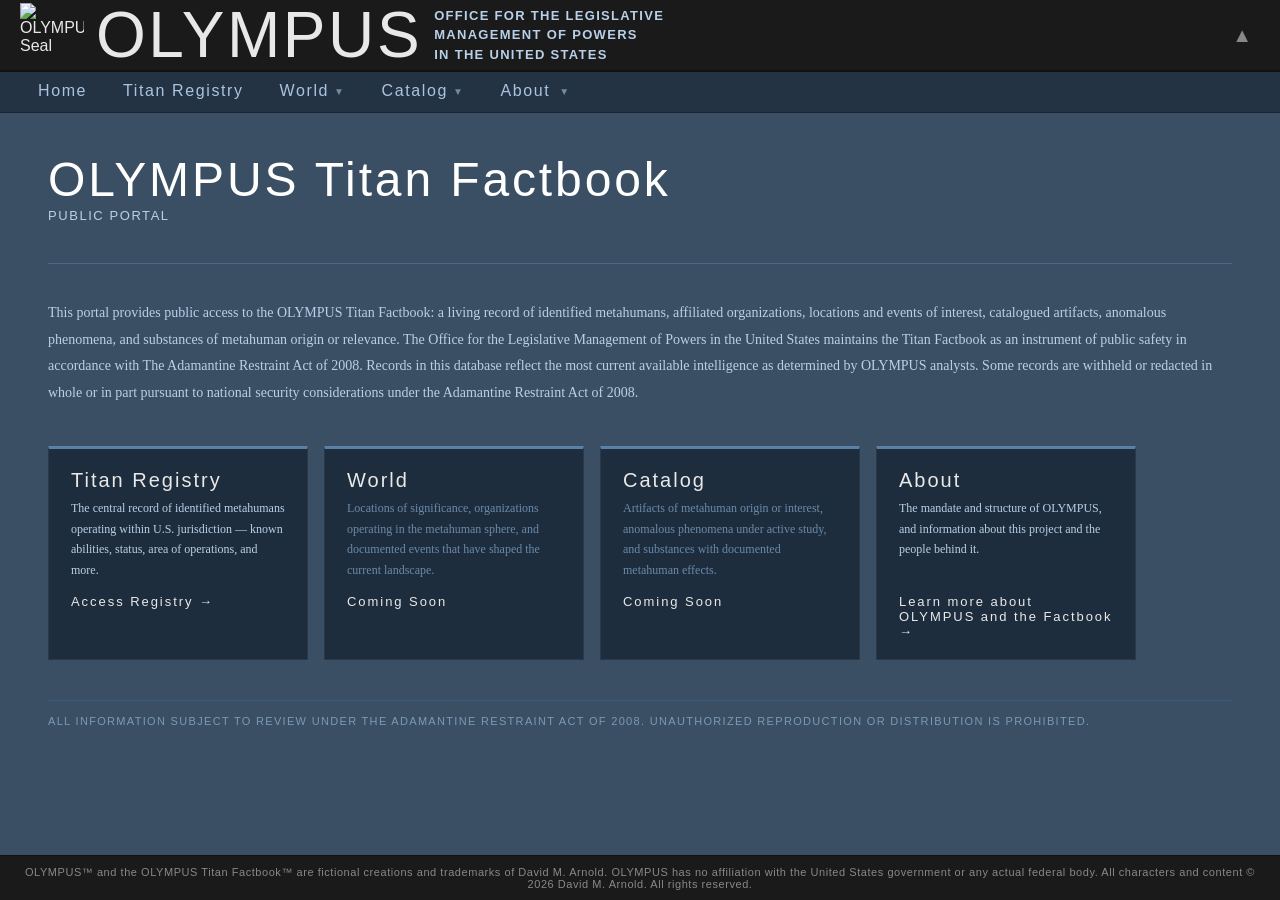
==== pages/index.html @ 922acc85 "Update index.html" ====
<!DOCTYPE html>
<html lang="en">
<head>
  <meta charset="UTF-8">
  <meta name="viewport" content="width=device-width, initial-scale=1.0">
  <title>OLYMPUS — Titan Factbook</title>
  <link rel="stylesheet" href="../components/shared/base.css">
  <style>

    /* === LANDING PAGE STYLES === */

    .olp-hero {
      padding: 40px 48px 28px;
    }

    .olp-designation {
      padding-top: 4px;
      margin-bottom: 12px;
    }

    .olp-designation .doc-number {
      font-family: 'Barlow Condensed', sans-serif;
      font-size: 11px;
      letter-spacing: 0.15em;
      color: var(--text-dim);
      text-transform: uppercase;
      margin-bottom: 6px;
    }

    .olp-designation h1 {
      font-family: 'Bebas Neue', sans-serif;
      font-size: 48px;
      font-weight: 400;
      letter-spacing: 0.06em;
      color: #ffffff;
      line-height: 1.0;
      margin-bottom: 4px;
    }

    .olp-designation .subtitle {
      font-family: 'Barlow Condensed', sans-serif;
      font-size: 13px;
      font-weight: 300;
      letter-spacing: 0.12em;
      text-transform: uppercase;
      color: var(--text-dim);
    }

    .olp-rule {
      border: none;
      border-top: 1px solid var(--border-light);
      margin: 0 48px 36px;
    }

    .olp-body {
      padding: 0 48px 52px;
    }

    .olp-mission p {
      font-family: 'Libre Baskerville', Georgia, serif;
      font-size: 14px;
      line-height: 1.9;
      color: var(--text-dim);
      margin-bottom: 1.2em;
    }

    .olp-mission p:last-child {
      margin-bottom: 0;
    }

    /* === SECTION CARDS === */

    .section-cards {
      display: flex;
      flex-wrap: wrap;
      gap: 16px;
      margin-top: 40px;
      margin-bottom: 40px;
    }

    .section-card {
      background: var(--bg-panel);
      width: 260px;
      border: 1px solid var(--border-strong);
      border-top: 3px solid var(--border-accent);
      padding: 20px 22px;
      text-decoration: none;
      display: block;
      transition: background 0.15s, border-top-color 0.15s;
    }

    .section-card.live {
      cursor: pointer;
    }

    .section-card.live:hover {
      background: #243d52;
      border-top-color: var(--text-dim);
    }

    .section-card.disabled {
      cursor: default;
      pointer-events: none;
    }

    .section-card-title {
      font-family: 'Bebas Neue', sans-serif;
      font-size: 20px;
      letter-spacing: 0.1em;
      color: var(--text-primary);
      margin-bottom: 6px;
    }

    .section-card-desc {
      font-family: 'Libre Baskerville', Georgia, serif;
      font-size: 12px;
      line-height: 1.7;
      color: var(--text-dim);
    }

    .section-card.disabled .section-card-desc {
      color: var(--text-disabled);
    }

    .section-card-status {
      font-family: 'Bebas Neue', sans-serif;
      font-size: 13px;
      letter-spacing: 0.15em;
      margin-top: 14px;
    }

    .section-card.live .section-card-status {
      color: var(--text-primary);
    }

    .section-card.disabled .section-card-status {
      color: var(--text-primary);
    }

  </style>
</head>
<body class="page-body">

  <!-- TOP BAR -->
  <header class="topbar">
    <a class="topbar-wordmark" href="index.html">
      <div class="topbar-seal">
        <img src="https://aopklhrfxtyhglznelua.supabase.co/storage/v1/object/public/assets/OLYMPUS%20Seal.svg" alt="OLYMPUS Seal" style="width:64px;height:64px;">
      </div>
      <span class="topbar-name">OLYMPUS</span>
      <span class="topbar-fullname">Office for the Legislative<br>Management of Powers<br>in the United States</span>
    </a>
    <button class="topbar-login" id="btnLogin" onclick="handleLogin()" title="Login with GitHub">&#9650;</button>
  </header>

  <!-- NAVIGATION -->
  <nav class="navbar">
    <div class="nav-item">
      <a class="nav-link" href="index.html">Home</a>
    </div>
    <div class="nav-item">
      <a class="nav-link" href="titans.html">Titan Registry</a>
    </div>
    <div class="nav-item" id="nav-world">
      <div class="nav-link" onclick="toggleNav('nav-world')">World <span class="caret">&#9660;</span></div>
      <div class="nav-dropdown">
        <a href="locations.html" class="disabled">Locations</a>
        <a href="organizations.html" class="disabled">Organizations</a>
        <a href="events.html" class="disabled">Events</a>
      </div>
    </div>
    <div class="nav-item" id="nav-catalog">
      <div class="nav-link" onclick="toggleNav('nav-catalog')">Catalog <span class="caret">&#9660;</span></div>
      <div class="nav-dropdown">
        <a href="artifacts.html" class="disabled">Artifacts</a>
        <a href="substances.html" class="disabled">Substances</a>
        <a href="phenomena.html" class="disabled">Phenomena</a>
      </div>
    </div>
    <div class="nav-item" id="nav-about">
      <div class="nav-link">
        <a href="about.html" style="color:inherit;text-decoration:none;">About</a>
        <span class="caret" onclick="toggleNav('nav-about')" style="padding:0 4px;cursor:pointer;">&#9660;</span>
      </div>
      <div class="nav-dropdown">
        <a href="about.html?page=about-olympus">About OLYMPUS</a>
        <a href="about.html?page=about-project">About This Project</a>
      </div>
    </div>
  </nav>

  <!-- HERO -->
  <div class="olp-hero">
    <div class="olp-designation">
      <h1>OLYMPUS Titan Factbook</h1>
      <div class="subtitle">Public Portal</div>
    </div>
  </div>

  <hr class="olp-rule">

  <!-- BODY -->
  <div class="olp-body">

    <div class="olp-mission">
      <p>This portal provides public access to the OLYMPUS Titan Factbook: a living record of identified metahumans, affiliated organizations, locations and events of interest, catalogued artifacts, anomalous phenomena, and substances of metahuman origin or relevance. The Office for the Legislative Management of Powers in the United States maintains the Titan Factbook as an instrument of public safety in accordance with The Adamantine Restraint Act of 2008. Records in this database reflect the most current available intelligence as determined by OLYMPUS analysts. Some records are withheld or redacted in whole or in part pursuant to national security considerations under the Adamantine Restraint Act of 2008.</p>
    </div>

    <div class="section-cards">

      <a class="section-card live" href="titans.html">
        <div class="section-card-title">Titan Registry</div>
        <div class="section-card-desc">The central record of identified metahumans operating within U.S. jurisdiction &mdash; known abilities, status, area of operations, and more.</div>
        <div class="section-card-status">Access Registry &rarr;</div>
      </a>

      <a class="section-card disabled" href="world.html">
        <div class="section-card-title">World</div>
        <div class="section-card-desc">Locations of significance, organizations operating in the metahuman sphere, and documented events that have shaped the current landscape.</div>
        <div class="section-card-status">Coming Soon</div>
      </a>

      <a class="section-card disabled" href="catalog.html">
        <div class="section-card-title">Catalog</div>
        <div class="section-card-desc">Artifacts of metahuman origin or interest, anomalous phenomena under active study, and substances with documented metahuman effects.</div>
        <div class="section-card-status">Coming Soon</div>
      </a>

      <a class="section-card live" href="about.html">
        <div class="section-card-title">About</div>
        <div class="section-card-desc">The mandate and structure of OLYMPUS, and information about this project and the people behind it.</br></br></div>
        <div class="section-card-status">Learn more about OLYMPUS and the Factbook &rarr;</div>
      </a>

    </div>

    <div class="classified-note">All information subject to review under the Adamantine Restraint Act of 2008. Unauthorized reproduction or distribution is prohibited.</div>

  </div>

  <!-- FOOTER -->
  <footer class="site-footer">
    OLYMPUS&trade; and the OLYMPUS Titan Factbook&trade; are fictional creations and trademarks of David M. Arnold. OLYMPUS has no affiliation with the United States government or any actual federal body. All characters and content © 2026 David M. Arnold. All rights reserved.
  </footer>

  <!-- SCRIPTS -->
  <script src="../components/shared/utils.js"></script>
  <script>

    // === NAV DROPDOWNS ===
    function toggleNav(id) {
      const item = document.getElementById(id);
      const isOpen = item.classList.contains('open');
      document.querySelectorAll('.nav-item.open').forEach(el => el.classList.remove('open'));
      if (!isOpen) item.classList.add('open');
    }

    document.addEventListener('click', function(e) {
      if (!e.target.closest('.nav-item')) {
        document.querySelectorAll('.nav-item.open').forEach(el => el.classList.remove('open'));
      }
    });

    // === AUTH ===
    // Supabase client and auth handled in utils.js
    // handleLogin() defined in utils.js

  </script>

</body>
</html>
---- components/shared/base.css ----
/* ============================================================
   OLYMPUS ANOMALY FACT BOOK
   base.css — shared typography, color vocabulary, layout primitives
   © 2026 David M. Arnold. All rights reserved.
   ============================================================ */


/* ------------------------------------------------------------
   FONTS
   ------------------------------------------------------------ */

@font-face {
  font-family: 'Red Circle';
  src: url('../assets/fonts/REDCIRCL.ttf') format('truetype');
}

@import url('https://fonts.googleapis.com/css2?family=Bebas+Neue&family=Barlow+Condensed:ital,wght@0,300;0,400;0,600;1,300;1,400&family=Libre+Baskerville:ital,wght@0,400;0,700;1,400&display=swap');


/* ------------------------------------------------------------
   COLOR VOCABULARY
   ------------------------------------------------------------ */

:root {
  /* Backgrounds */
  --bg-page:       #3a4f63;   /* main page background */
  --bg-topbar:     #1a1a1a;   /* top bar */
  --bg-nav:        #243344;   /* navigation bar */
  --bg-panel:      #1e2d3d;   /* cards, panels, modals */
  --bg-panel-mid:  #243344;   /* secondary panel, seal background */
  --bg-panel-dark: #1a2530;   /* deepest panel, dropdown borders */

  /* Borders */
  --border-strong: #2a3a4a;   /* panel borders */
  --border-mid:    #3a5a7a;   /* section rules, inner borders */
  --border-light:  #4a6a8a;   /* subtle dividers */
  --border-accent: #5a80a8;   /* accent borders, nav underlines, panel tops */

  /* Text */
  --text-primary:  #e8e8e8;   /* primary light text */
  --text-mid:      #aac4e0;   /* secondary text, nav links */
  --text-dim:      #b8d0e8;   /* muted text, subtitles, card descriptions */
  --text-faint:    #7a9ab8;   /* very muted, labels, classified notes */
  --text-footer:   #888888;   /* footer text */
  --text-disabled: #6a8aaa;   /* disabled states */

  /* Accent */
  --gold:          #c8a84b;   /* lightning bolt, accent gold */
  --gold-light:    #e8c86e;   /* gold hover state */

  /* Semantic */
  --status-hero:        #4a80c0;   /* registered hero — blue */
  --status-vigilante:   #888888;   /* vigilante — gray */
  --status-criminal:    #cc4444;   /* criminal — red */
  --status-inactive:    #222222;   /* inactive — black */
  --status-sovereign:   #c8a84b;   /* sovereign — yellow/gold */
  --status-agent:       #e8e8e8;   /* law enforcement/agent — white */
}


/* ------------------------------------------------------------
   RESET & BASE
   ------------------------------------------------------------ */

*, *::before, *::after {
  margin: 0;
  padding: 0;
  box-sizing: border-box;
}

html, body {
  min-height: 100vh;
  background: var(--bg-page);
  color: var(--text-primary);
  font-family: 'Barlow Condensed', sans-serif;
}

a {
  color: inherit;
  text-decoration: none;
}

button {
  font-family: inherit;
  cursor: pointer;
}


/* ------------------------------------------------------------
   TYPOGRAPHY SCALE
   ------------------------------------------------------------ */

/* Display — page and modal titles */
.t-display {
  font-family: 'Red Circle', sans-serif;
  text-transform: uppercase;
  letter-spacing: 0.05em;
}

/* Heading — section titles, card titles, nav items */
.t-heading {
  font-family: 'Bebas Neue', sans-serif;
  letter-spacing: 0.08em;
}

/* Label — small caps UI labels, field labels */
.t-label {
  font-family: 'Barlow Condensed', sans-serif;
  font-weight: 600;
  text-transform: uppercase;
  letter-spacing: 0.12em;
}

/* Body — readable prose, card descriptions, bio text */
.t-body {
  font-family: 'Libre Baskerville', Georgia, serif;
  line-height: 1.85;
}

/* UI — general interface text, Barlow Condensed */
.t-ui {
  font-family: 'Barlow Condensed', sans-serif;
}


/* ------------------------------------------------------------
   TOP BAR
   ------------------------------------------------------------ */

.topbar {
  position: fixed;
  top: 0;
  left: 0;
  width: 100%;
  height: 72px;
  background: var(--bg-topbar);
  border-bottom: 2px solid #111;
  display: flex;
  align-items: center;
  justify-content: space-between;
  padding: 0 20px;
  z-index: 50;
}

.topbar-wordmark {
  display: flex;
  align-items: center;
  gap: 12px;
  text-decoration: none;
}

.topbar-seal {
  width: 64px;
  height: 64px;
  flex-shrink: 0;
}

.topbar-seal img,
.topbar-seal svg {
  width: 100%;
  height: 100%;
  display: block;
}

.topbar-name {
  font-family: 'Bebas Neue', sans-serif;
  font-size: 64px;
  color: var(--text-primary);
  line-height: 1;
  letter-spacing: 0.04em;
}

.topbar-fullname {
  font-family: 'Barlow Condensed', sans-serif;
  font-size: 13px;
  font-weight: 600;
  text-transform: uppercase;
  letter-spacing: 0.1em;
  color: var(--text-dim);
  line-height: 1.5;
}

.topbar-login {
  background: none;
  border: none;
  color: var(--text-footer);
  font-size: 20px;
  cursor: pointer;
  padding: 8px;
  transition: color 0.2s;
}

.topbar-login:hover { color: var(--text-primary); }


/* ------------------------------------------------------------
   NAVIGATION BAR
   ------------------------------------------------------------ */

.navbar {
  position: fixed;
  top: 72px;
  left: 0;
  width: 100%;
  background: var(--bg-nav);
  border-bottom: 1px solid var(--bg-panel-dark);
  display: flex;
  align-items: stretch;
  padding: 0 20px;
  z-index: 49;
}

.nav-item {
  position: relative;
}

.nav-link {
  display: flex;
  align-items: center;
  gap: 5px;
  padding: 0 18px;
  height: 40px;
  font-family: 'Bebas Neue', sans-serif;
  font-size: 16px;
  letter-spacing: 0.1em;
  color: var(--text-mid);
  text-decoration: none;
  cursor: pointer;
  border-bottom: 2px solid transparent;
  transition: color 0.15s, border-color 0.15s;
  white-space: nowrap;
  user-select: none;
}

.nav-link:hover,
.nav-item.open .nav-link {
  color: var(--text-primary);
  border-bottom-color: var(--border-accent);
}

.nav-link .caret {
  font-size: 10px;
  opacity: 0.6;
  transition: transform 0.2s;
}

.nav-item.open .caret {
  transform: rotate(180deg);
}

/* Dropdown */
.nav-dropdown {
  display: none;
  position: absolute;
  top: 100%;
  left: 0;
  background: var(--bg-panel);
  border: 1px solid var(--border-strong);
  border-top: 2px solid var(--border-accent);
  min-width: 180px;
  z-index: 100;
  box-shadow: 4px 6px 16px rgba(0, 0, 0, 0.5);
}

.nav-item.open .nav-dropdown {
  display: block;
}

.nav-dropdown a {
  display: block;
  padding: 9px 18px;
  font-family: 'Barlow Condensed', sans-serif;
  font-size: 14px;
  font-weight: 400;
  letter-spacing: 0.06em;
  color: var(--text-mid);
  text-decoration: none;
  text-transform: uppercase;
  border-bottom: 1px solid var(--border-strong);
  transition: background 0.12s, color 0.12s;
}

.nav-dropdown a:last-child {
  border-bottom: none;
}

.nav-dropdown a:hover {
  background: var(--bg-panel-mid);
  color: var(--text-primary);
}

.nav-dropdown a.disabled {
  color: var(--text-disabled);
  cursor: default;
  pointer-events: none;
}

.nav-dropdown a.disabled::after {
  content: ' —';
  font-size: 11px;
  opacity: 0.5;
}


/* ------------------------------------------------------------
   BREADCRUMBS
   (not shown on landing page; used on all interior pages)
   ------------------------------------------------------------ */

.breadcrumbs {
  position: fixed;
  top: 112px;   /* 72px topbar + 40px navbar */
  left: 0;
  width: 100%;
  height: 32px;
  background: var(--bg-page);
  border-bottom: 1px solid var(--border-mid);
  padding: 0 18px 0 38px;
  font-family: 'Barlow Condensed', sans-serif;
  font-size: 12px;
  letter-spacing: 0.08em;
  text-transform: uppercase;
  color: var(--text-faint);
  display: flex;
  align-items: center;
  z-index: 48;
}

.breadcrumbs a {
  color: var(--text-faint);
  text-decoration: none;
  transition: color 0.15s;
}

.breadcrumbs a:hover {
  color: var(--text-mid);
}

.breadcrumbs .sep {
  margin: 0 6px;
  opacity: 0.4;
}

.breadcrumbs .current {
  color: var(--text-mid);
}


/* ------------------------------------------------------------
   PAGE BODY OFFSET
   Pages need top padding to clear fixed topbar + navbar.
   Interior pages with breadcrumbs need extra.
   ------------------------------------------------------------ */

.page-body {
  padding-top: 112px;   /* topbar 72 + navbar 40 */
  padding-bottom: 36px;
}

.page-body.has-breadcrumbs {
  padding-top: 144px;   /* + breadcrumbs ~32 */
}


/* ------------------------------------------------------------
   FOOTER
   ------------------------------------------------------------ */

.site-footer {
  background: var(--bg-topbar);
  border-top: 1px solid #111;
  padding: 10px 20px;
  font-family: 'Barlow Condensed', sans-serif;
  font-size: 11px;
  color: var(--text-footer);
  text-align: center;
  letter-spacing: 0.05em;
   position: fixed;
   bottom: 0;
   left: 0;
   width: 100%;
}


/* ------------------------------------------------------------
   UTILITY CLASSES
   ------------------------------------------------------------ */

.rule {
  border: none;
  border-top: 1px solid var(--border-light);
}

.panel {
  background: var(--bg-panel);
  border: 1px solid var(--border-strong);
  border-top: 3px solid var(--border-accent);
}

.classified-note {
  font-family: 'Barlow Condensed', sans-serif;
  font-size: 11px;
  letter-spacing: 0.12em;
  text-transform: uppercase;
  color: var(--text-faint);
  border-top: 1px solid var(--border-mid);
  padding-top: 14px;
  margin-top: 24px;
}
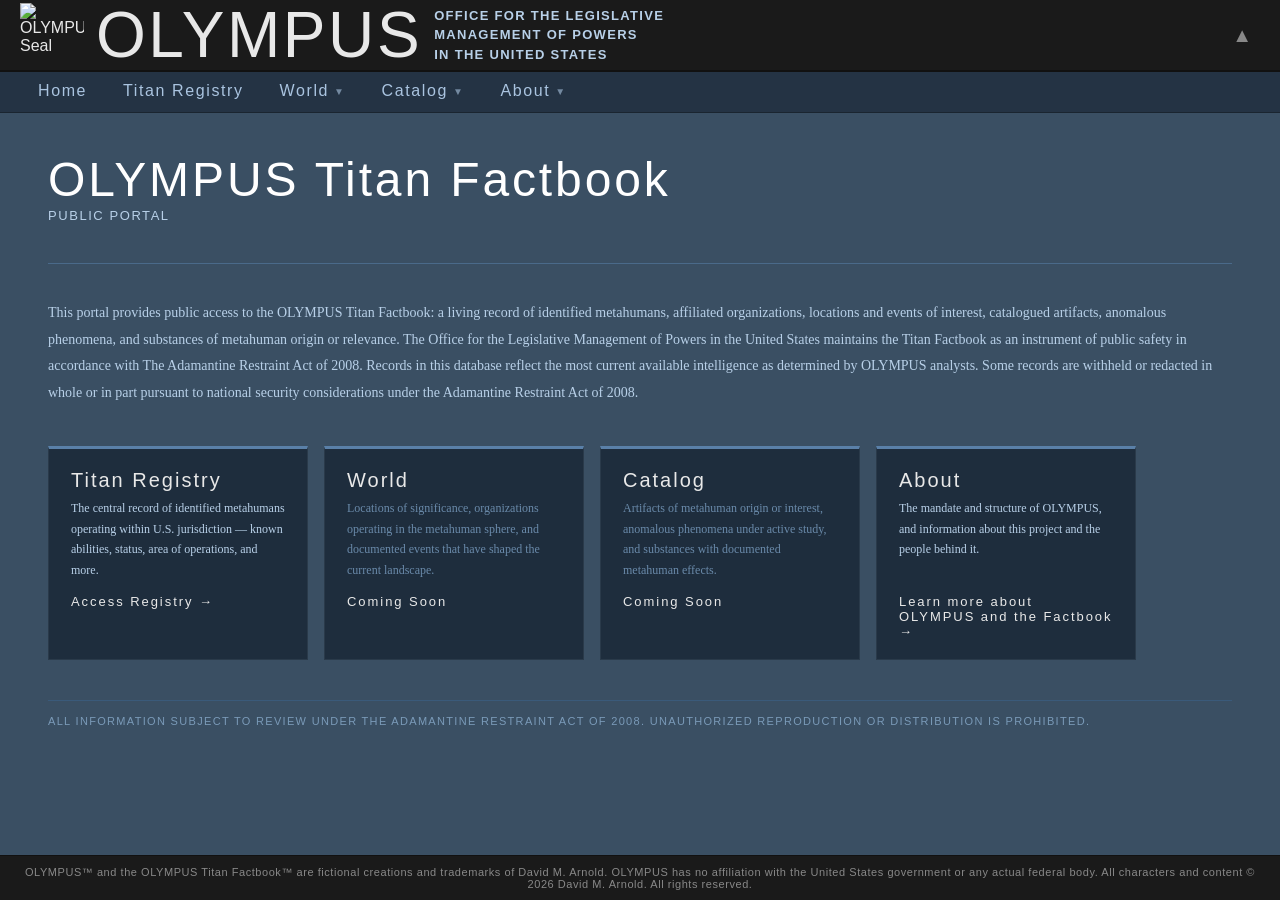
==== commit 62693a8c: "Update index.html Changing to hover dropdowns in nav" ====
--- a/pages/index.html
+++ b/pages/index.html
@@ -180,7 +180,7 @@
     <div class="nav-item" id="nav-about">
       <div class="nav-link">
         <a href="about.html" style="color:inherit;text-decoration:none;">About</a>
-        <span class="caret" onclick="toggleNav('nav-about')" style="padding:0 4px;cursor:pointer;">&#9660;</span>
+        <span class="caret">&#9660;</span>
       </div>
       <div class="nav-dropdown">
         <a href="about.html?page=about-olympus">About OLYMPUS</a>
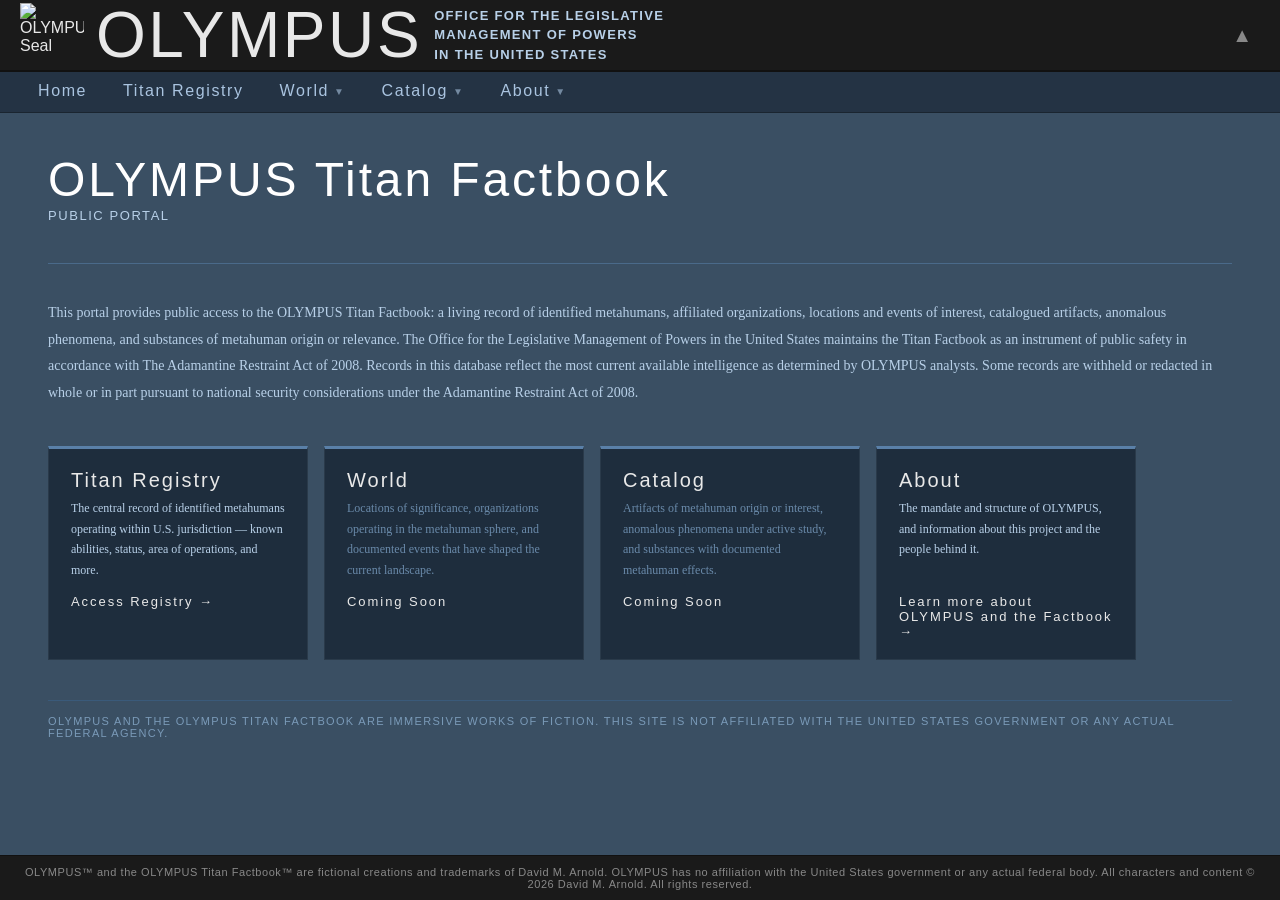
==== commit 9bb164d2: "Update index.html" ====
--- a/pages/index.html
+++ b/pages/index.html
@@ -234,7 +234,7 @@
 
     </div>
 
-    <div class="classified-note">All information subject to review under the Adamantine Restraint Act of 2008. Unauthorized reproduction or distribution is prohibited.</div>
+    <div class="classified-note">OLYMPUS and the OLYMPUS Titan Factbook are immersive works of fiction.  This site is not affiliated with the United States government or any actual federal agency.</div>
 
   </div>
 
--- a/components/shared/base.css
+++ b/components/shared/base.css
@@ -244,7 +244,7 @@
   transition: transform 0.2s;
 }
 
-.nav-item.open .caret {
+.nav-item:hover .caret {
   transform: rotate(180deg);
 }
 
@@ -262,7 +262,7 @@
   box-shadow: 4px 6px 16px rgba(0, 0, 0, 0.5);
 }
 
-.nav-item.open .nav-dropdown {
+.nav-item:hover .nav-dropdown {
   display: block;
 }
 
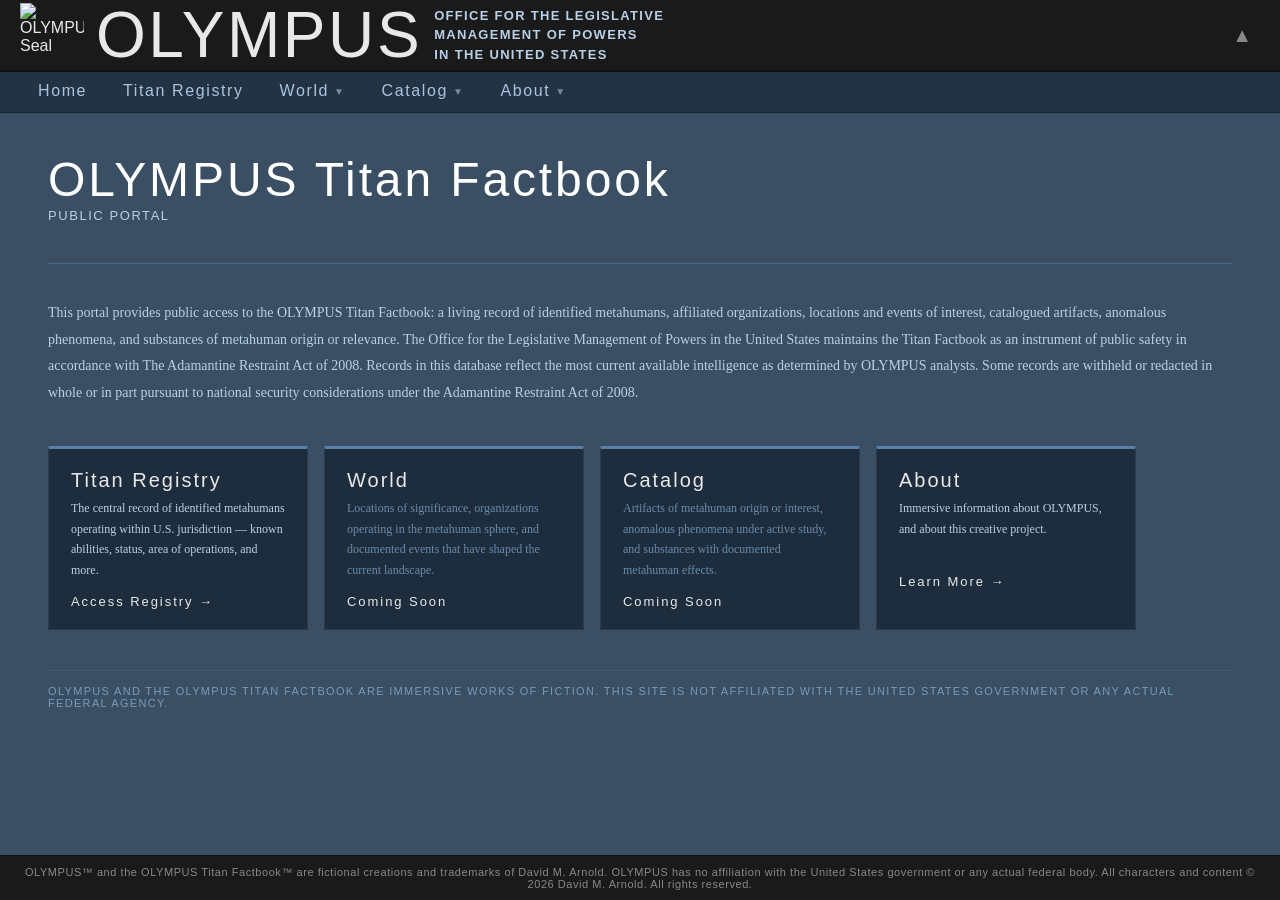
==== commit 00322154: "Update index.html" ====
--- a/pages/index.html
+++ b/pages/index.html
@@ -228,8 +228,8 @@
 
       <a class="section-card live" href="about.html">
         <div class="section-card-title">About</div>
-        <div class="section-card-desc">The mandate and structure of OLYMPUS, and information about this project and the people behind it.</br></br></div>
-        <div class="section-card-status">Learn more about OLYMPUS and the Factbook &rarr;</div>
+        <div class="section-card-desc">Immersive information about OLYMPUS, and about this creative project.</br></br></div>
+        <div class="section-card-status">Learn More &rarr;</div>
       </a>
 
     </div>
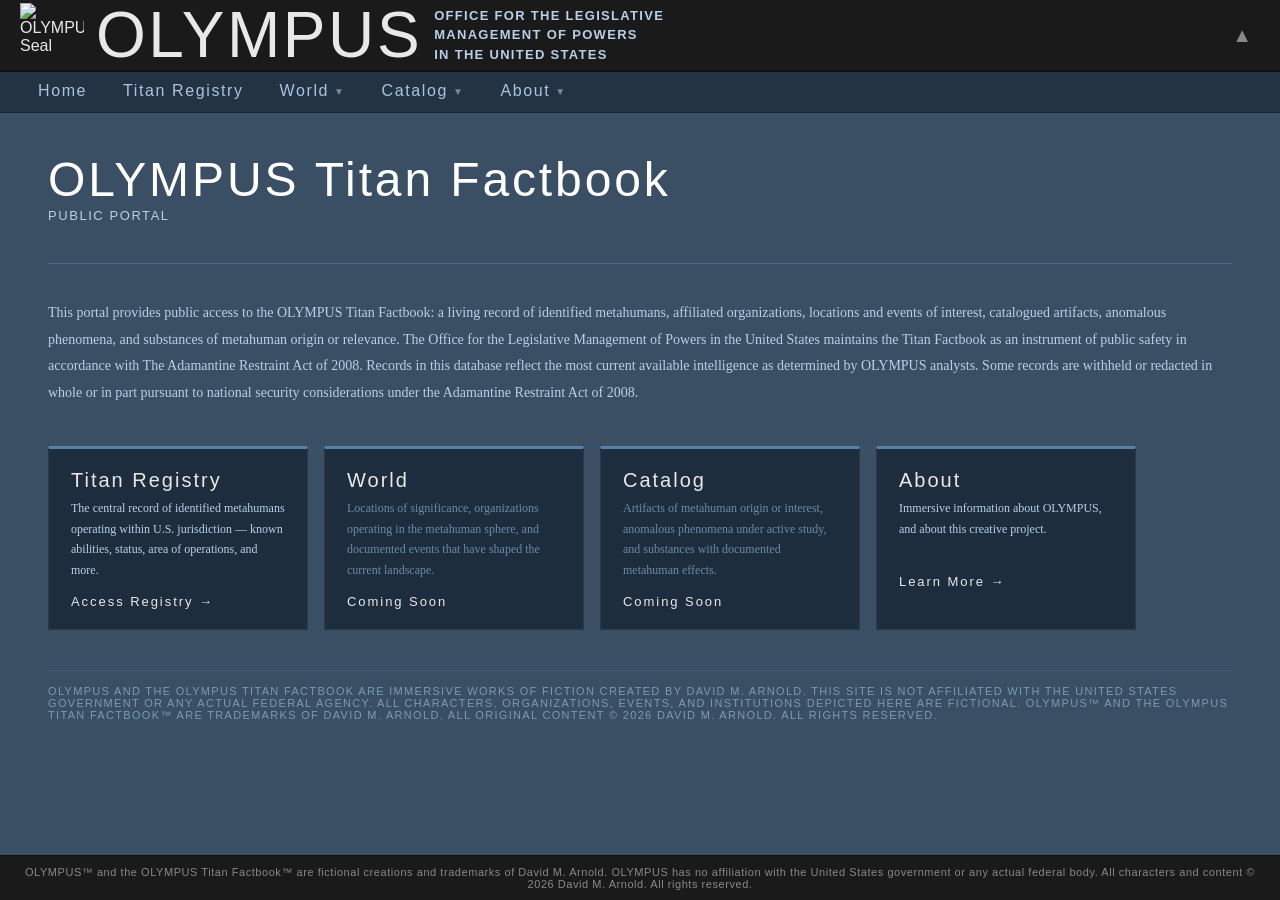
==== commit f30df482: "Update index.html" ====
--- a/pages/index.html
+++ b/pages/index.html
@@ -233,9 +233,7 @@
       </a>
 
     </div>
-
-    <div class="classified-note">OLYMPUS and the OLYMPUS Titan Factbook are immersive works of fiction.  This site is not affiliated with the United States government or any actual federal agency.</div>
-
+    <div class="classified-note">OLYMPUS and the OLYMPUS Titan Factbook are immersive works of fiction created by David M. Arnold. This site is not affiliated with the United States government or any actual federal agency. All characters, organizations, events, and institutions depicted here are fictional. OLYMPUS&trade; and the OLYMPUS Titan Factbook&trade; are trademarks of David M. Arnold. All original content &copy; 2026 David M. Arnold. All rights reserved.</div>
   </div>
 
   <!-- FOOTER -->
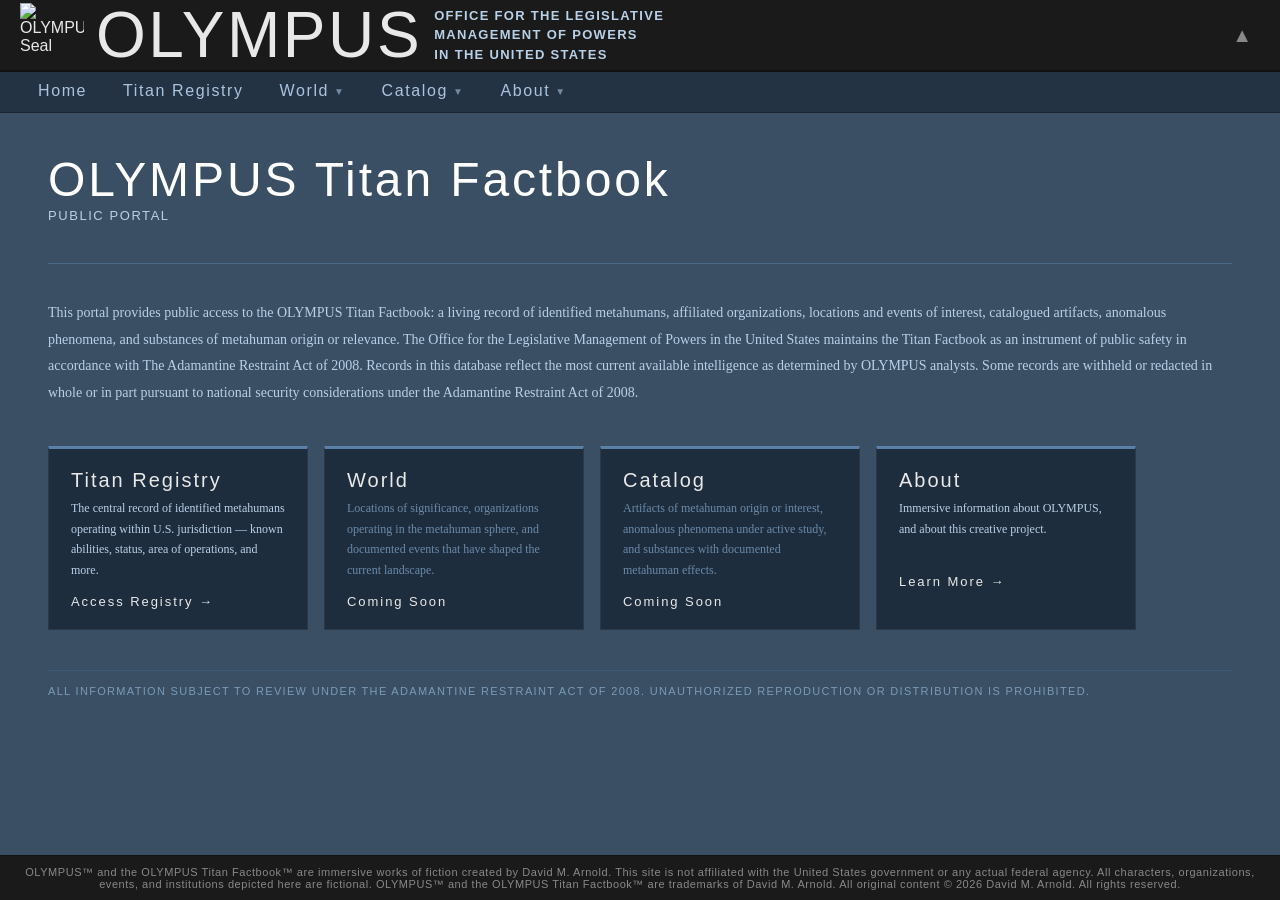
==== commit e602ee06: "Update index.html" ====
--- a/pages/index.html
+++ b/pages/index.html
@@ -233,12 +233,12 @@
       </a>
 
     </div>
-    <div class="classified-note">OLYMPUS and the OLYMPUS Titan Factbook are immersive works of fiction created by David M. Arnold. This site is not affiliated with the United States government or any actual federal agency. All characters, organizations, events, and institutions depicted here are fictional. OLYMPUS&trade; and the OLYMPUS Titan Factbook&trade; are trademarks of David M. Arnold. All original content &copy; 2026 David M. Arnold. All rights reserved.</div>
+    <div class="classified-note">All information subject to review under the Adamantine Restraint Act of 2008. Unauthorized reproduction or distribution is prohibited.</div>
   </div>
 
   <!-- FOOTER -->
   <footer class="site-footer">
-    OLYMPUS&trade; and the OLYMPUS Titan Factbook&trade; are fictional creations and trademarks of David M. Arnold. OLYMPUS has no affiliation with the United States government or any actual federal body. All characters and content © 2026 David M. Arnold. All rights reserved.
+    OLYMPUS&trade; and the OLYMPUS Titan Factbook&trade; are immersive works of fiction created by David M. Arnold. This site is not affiliated with the United States government or any actual federal agency. All characters, organizations, events, and institutions depicted here are fictional. OLYMPUS&trade; and the OLYMPUS Titan Factbook&trade; are trademarks of David M. Arnold. All original content &copy; 2026 David M. Arnold. All rights reserved.
   </footer>
 
   <!-- SCRIPTS -->
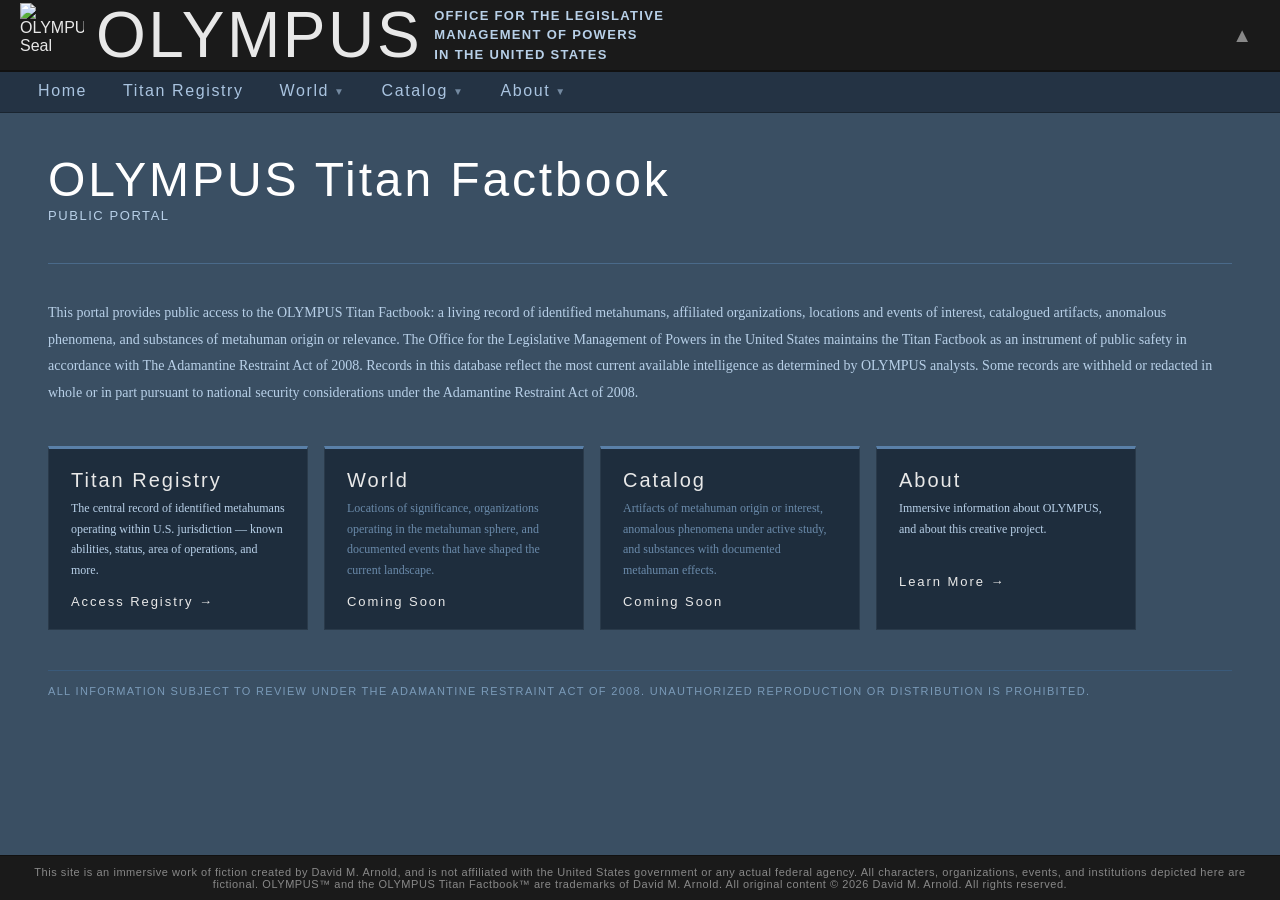
==== commit 2637d5ff: "Update index.html" ====
--- a/pages/index.html
+++ b/pages/index.html
@@ -238,7 +238,7 @@
 
   <!-- FOOTER -->
   <footer class="site-footer">
-    OLYMPUS&trade; and the OLYMPUS Titan Factbook&trade; are immersive works of fiction created by David M. Arnold. This site is not affiliated with the United States government or any actual federal agency. All characters, organizations, events, and institutions depicted here are fictional. OLYMPUS&trade; and the OLYMPUS Titan Factbook&trade; are trademarks of David M. Arnold. All original content &copy; 2026 David M. Arnold. All rights reserved.
+    This site is an immersive work of fiction created by David M. Arnold, and is not affiliated with the United States government or any actual federal agency. All characters, organizations, events, and institutions depicted here are fictional. OLYMPUS&trade; and the OLYMPUS Titan Factbook&trade; are trademarks of David M. Arnold. All original content &copy; 2026 David M. Arnold. All rights reserved.
   </footer>
 
   <!-- SCRIPTS -->
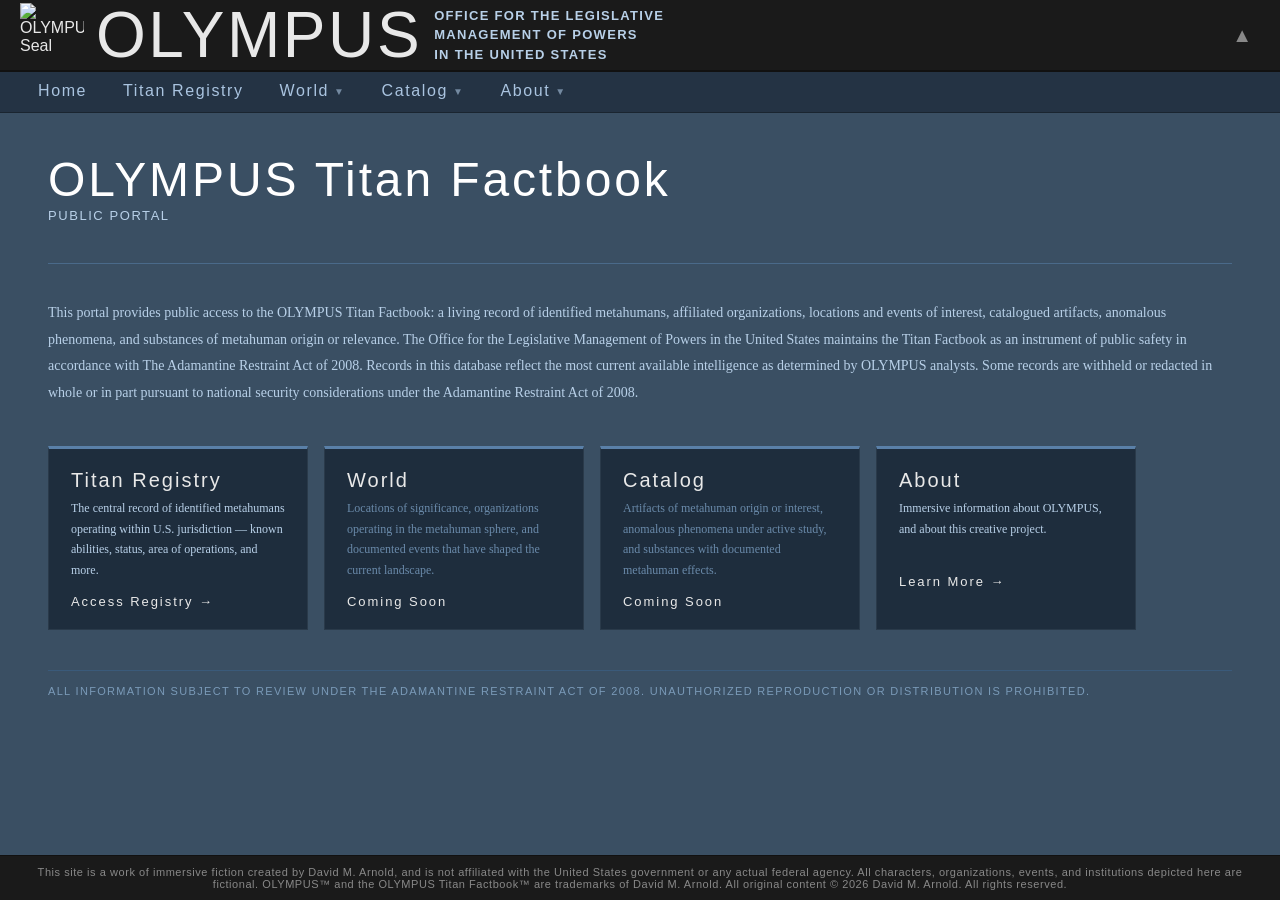
==== commit 7b9fdb84: "Update index.html" ====
--- a/pages/index.html
+++ b/pages/index.html
@@ -238,7 +238,7 @@
 
   <!-- FOOTER -->
   <footer class="site-footer">
-    This site is an immersive work of fiction created by David M. Arnold, and is not affiliated with the United States government or any actual federal agency. All characters, organizations, events, and institutions depicted here are fictional. OLYMPUS&trade; and the OLYMPUS Titan Factbook&trade; are trademarks of David M. Arnold. All original content &copy; 2026 David M. Arnold. All rights reserved.
+    This site is a work of immersive fiction created by David M. Arnold, and is not affiliated with the United States government or any actual federal agency. All characters, organizations, events, and institutions depicted here are fictional. OLYMPUS&trade; and the OLYMPUS Titan Factbook&trade; are trademarks of David M. Arnold. All original content &copy; 2026 David M. Arnold. All rights reserved.
   </footer>
 
   <!-- SCRIPTS -->
